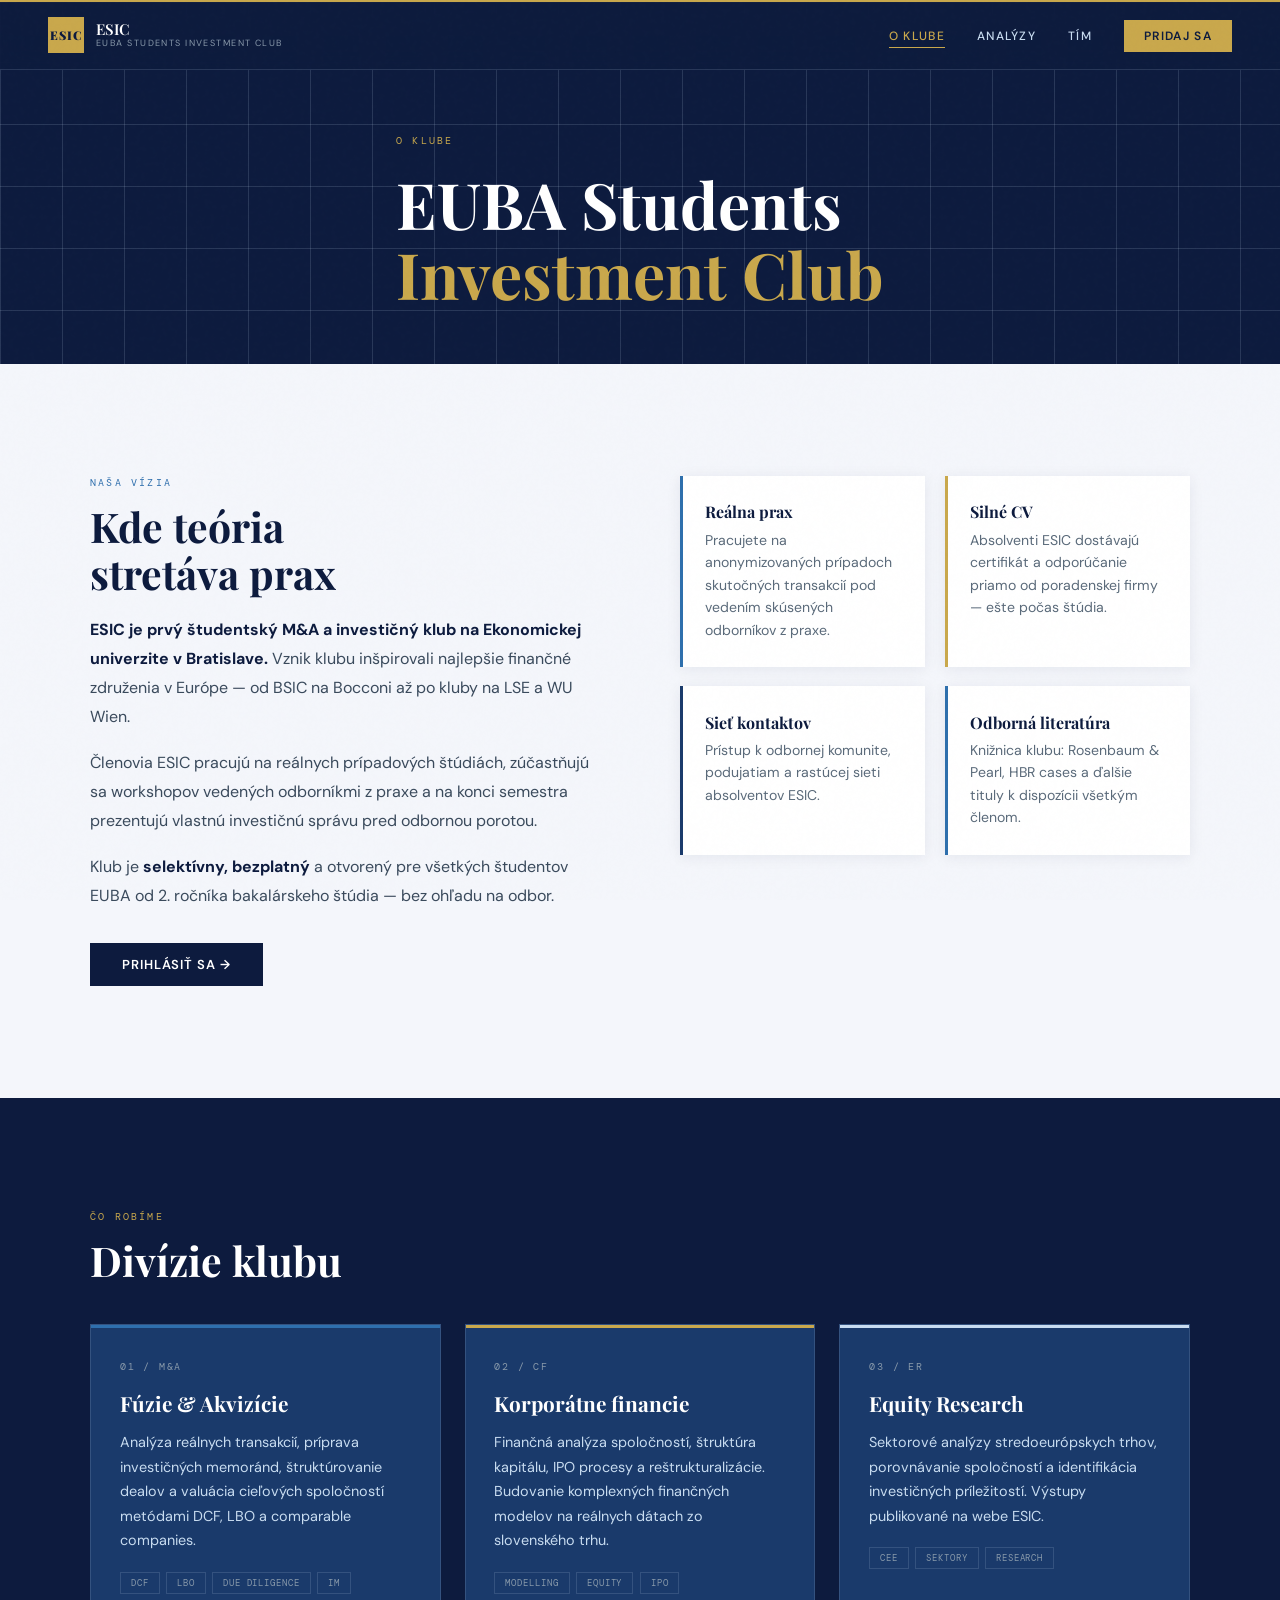
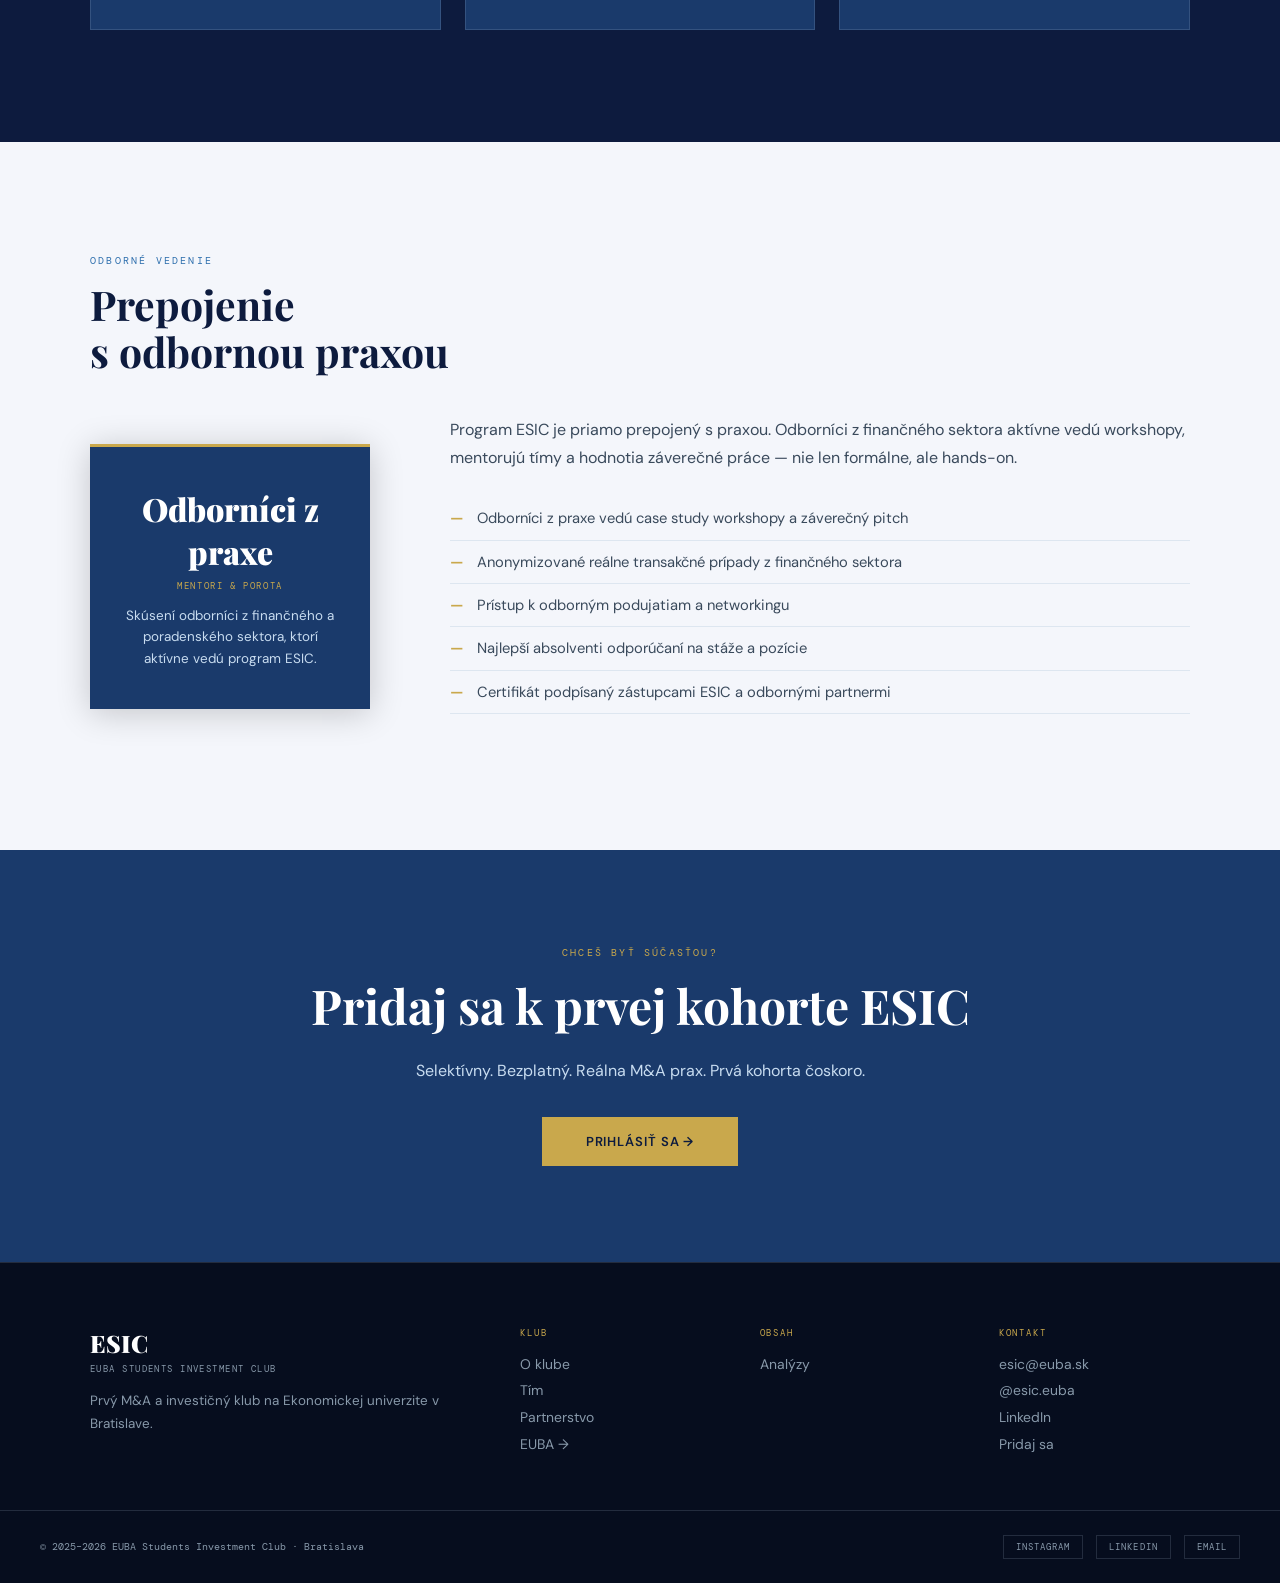
==== about.html @ 863fe32d "Add files via upload" ====
<!DOCTYPE html>
<html lang="sk">
<head>
<meta charset="UTF-8">
<meta name="viewport" content="width=device-width, initial-scale=1.0">
<title>O klube | ESIC</title>
<link rel="preconnect" href="https://fonts.googleapis.com">
<link rel="preconnect" href="https://fonts.gstatic.com" crossorigin>
<link href="https://fonts.googleapis.com/css2?family=Playfair+Display:ital,wght@0,600;0,700;0,900;1,700&family=DM+Sans:wght@300;400;500;600&family=DM+Mono:wght@400;500&display=swap" rel="stylesheet">
<link rel="stylesheet" href="style.css">
</head>
<body>

<nav id="navbar">
  <a href="index.html" class="nav-logo">
    <div class="nav-badge">ESIC</div>
    <div class="nav-name">ESIC <span>EUBA Students Investment Club</span></div>
  </a>
  <button class="nav-burger" id="burger" aria-label="Menu"><span></span><span></span><span></span></button>
  <ul class="nav-links" id="navLinks">
    <li><a href="about.html">O klube</a></li>
    <li><a href="articles.html">Analýzy</a></li>
    <li><a href="team.html">Tím</a></li>
    <li><a href="join.html" class="nav-cta">Pridaj sa</a></li>
  </ul>
</nav>

<!-- PAGE HERO -->
<section class="page-hero">
  <div class="container page-hero-inner">
    <p class="eyebrow">O klube</p>
    <h1>EUBA Students<br><em style="font-style:normal;color:var(--gold)">Investment Club</em></h1>
  </div>
</section>

<!-- ABOUT INTRO -->
<section class="section-light">
  <div class="container">
    <div class="about-grid">
      <div class="reveal">
        <div class="section-label">Naša vízia</div>
        <h2 class="section-title">Kde teória<br>stretáva prax</h2>
        <p><strong>ESIC je prvý študentský M&A a investičný klub na Ekonomickej univerzite v Bratislave.</strong> Vznik klubu inšpirovali najlepšie finančné združenia v Európe — od BSIC na Bocconi až po kluby na LSE a WU Wien.</p>
        <p>Členovia ESIC pracujú na reálnych prípadových štúdiách, zúčastňujú sa workshopov vedených odborníkmi z praxe a na konci semestra prezentujú vlastnú investičnú správu pred odbornou porotou.</p>
        <p>Klub je <strong>selektívny, bezplatný</strong> a otvorený pre všetkých študentov EUBA od 2. ročníka bakalárskeho štúdia — bez ohľadu na odbor.</p>
        <div style="margin-top:2rem">
          <a href="join.html" class="btn-navy">Prihlásiť sa →</a>
        </div>
      </div>
      <div class="about-cards reveal" style="--delay:.15s">
        <div class="about-card">
          <h4>Reálna prax</h4>
          <p>Pracujete na anonymizovaných prípadoch skutočných transakcií pod vedením skúsených odborníkov z praxe.</p>
        </div>
        <div class="about-card">
          <h4>Silné CV</h4>
          <p>Absolventi ESIC dostávajú certifikát a odporúčanie priamo od poradenskej firmy — ešte počas štúdia.</p>
        </div>
        <div class="about-card">
          <h4>Sieť kontaktov</h4>
          <p>Prístup k odbornej komunite, podujatiam a rastúcej sieti absolventov ESIC.</p>
        </div>
        <div class="about-card">
          <h4>Odborná literatúra</h4>
          <p>Knižnica klubu: Rosenbaum & Pearl, HBR cases a ďalšie tituly k dispozícii všetkým členom.</p>
        </div>
      </div>
    </div>
  </div>
</section>

<!-- DIVISIONS -->
<section class="section-dark">
  <div class="container">
    <div class="section-label gold reveal">Čo robíme</div>
    <h2 class="section-title white reveal">Divízie klubu</h2>
    <div class="divisions-grid">
      <div class="division-card reveal">
        <div class="div-num">01 / M&A</div>
        <h3>Fúzie & Akvizície</h3>
        <p>Analýza reálnych transakcií, príprava investičných memoránd, štruktúrovanie dealov a valuácia cieľových spoločností metódami DCF, LBO a comparable companies.</p>
        <div class="div-tags">
          <span class="tag">DCF</span><span class="tag">LBO</span><span class="tag">Due Diligence</span><span class="tag">IM</span>
        </div>
      </div>
      <div class="division-card reveal" style="--delay:.1s">
        <div class="div-num">02 / CF</div>
        <h3>Korporátne financie</h3>
        <p>Finančná analýza spoločností, štruktúra kapitálu, IPO procesy a reštrukturalizácie. Budovanie komplexných finančných modelov na reálnych dátach zo slovenského trhu.</p>
        <div class="div-tags">
          <span class="tag">Modelling</span><span class="tag">Equity</span><span class="tag">IPO</span>
        </div>
      </div>
      <div class="division-card reveal" style="--delay:.2s">
        <div class="div-num">03 / ER</div>
        <h3>Equity Research</h3>
        <p>Sektorové analýzy stredoeurópskych trhov, porovnávanie spoločností a identifikácia investičných príležitostí. Výstupy publikované na webe ESIC.</p>
        <div class="div-tags">
          <span class="tag">CEE</span><span class="tag">Sektory</span><span class="tag">Research</span>
        </div>
      </div>
    </div>
  </div>
</section>

<!-- PARTNER -->
<section class="section-light" id="partner">
  <div class="container">
    <div class="section-label">Odborné vedenie</div>
    <h2 class="section-title">Prepojenie<br>s odbornou praxou</h2>
    <div class="partner-inner reveal" style="margin-top:2.5rem">
      <div class="partner-badge">
        <div class="partner-name">Odborníci z praxe</div>
        <div class="partner-sub">Mentori & porota</div>
        <p style="font-size:.84rem;color:var(--sky);margin-top:.8rem;line-height:1.6">Skúsení odborníci z finančného a poradenského sektora, ktorí aktívne vedú program ESIC.</p>
      </div>
      <div class="partner-text" style="color:var(--dark)">
        <p style="font-size:1rem;line-height:1.8;color:#3a4a5c;margin-bottom:1rem">Program ESIC je priamo prepojený s praxou. Odborníci z finančného sektora aktívne vedú workshopy, mentorujú tímy a hodnotia záverečné práce — nie len formálne, ale hands-on.</p>
        <ul class="req-list" style="--color:var(--navy)">
          <li style="color:#3a4a5c;border-color:#dde6f0">Odborníci z praxe vedú case study workshopy a záverečný pitch</li>
          <li style="color:#3a4a5c;border-color:#dde6f0">Anonymizované reálne transakčné prípady z finančného sektora</li>
          <li style="color:#3a4a5c;border-color:#dde6f0">Prístup k odborným podujatiam a networkingu</li>
          <li style="color:#3a4a5c;border-color:#dde6f0">Najlepší absolventi odporúčaní na stáže a pozície</li>
          <li style="color:#3a4a5c;border-color:#dde6f0">Certifikát podpísaný zástupcami ESIC a odbornými partnermi</li>
        </ul>
      </div>
    </div>
  </div>
</section>

<!-- JOIN CTA -->
<section class="join-cta section-royal">
  <div class="container text-center reveal">
    <div class="section-label gold">Chceš byť súčasťou?</div>
    <h2 class="white" style="font-family:var(--font-display);font-size:clamp(2rem,4vw,3rem);font-weight:700;margin:.5rem 0 1.2rem">Pridaj sa k prvej kohorte ESIC</h2>
    <p style="color:var(--sky);max-width:520px;margin:0 auto 2rem;line-height:1.75">Selektívny. Bezplatný. Reálna M&A prax. Prvá kohorta čoskoro.</p>
    <a href="join.html" class="btn-gold" style="padding:16px 44px">Prihlásiť sa →</a>
  </div>
</section>

<footer>
  <div class="container footer-grid">
    <div class="footer-brand">
      <div class="footer-logo">ESIC</div>
      <div class="footer-tagline">EUBA Students Investment Club</div>
      <p>Prvý M&A a investičný klub na Ekonomickej univerzite v Bratislave.</p>
    </div>
    <div class="footer-col">
      <div class="footer-col-title">Klub</div>
      <a href="about.html">O klube</a>
      <a href="team.html">Tím</a>
      <a href="about.html#partner">Partnerstvo</a>
      <a href="https://www.euba.sk" target="_blank" rel="noopener">EUBA →</a>
    </div>
    <div class="footer-col">
      <div class="footer-col-title">Obsah</div>
      <a href="articles.html">Analýzy</a>
    </div>
    <div class="footer-col">
      <div class="footer-col-title">Kontakt</div>
      <a href="mailto:esic@euba.sk">esic@euba.sk</a>
      <a href="https://instagram.com/esic.euba" target="_blank">@esic.euba</a>
      <a href="https://www.linkedin.com/groups/17961060" target="_blank">LinkedIn</a>
      <a href="join.html">Pridaj sa</a>
    </div>
  </div>
  <div class="footer-bottom">
    <span>© 2025–2026 EUBA Students Investment Club · Bratislava</span>
    <div class="footer-socials">
      <a href="https://instagram.com/esic.euba" target="_blank">Instagram</a>
      <a href="https://www.linkedin.com/groups/17961060" target="_blank">LinkedIn</a>
      <a href="mailto:esic@euba.sk">Email</a>
    </div>
  </div>
</footer>

<script src="main.js"></script>
</body>
</html>
---- style.css ----
/* ── VARIABLES ─────────────────────────────────────────────────────────── */
:root {
  --navy:    #0D1B3E;
  --royal:   #1A3A6B;
  --steel:   #2E6FAD;
  --sky:     #C8DCF0;
  --gold:    #C9A84C;
  --gold-l:  #E8C96A;
  --white:   #FFFFFF;
  --off:     #F4F6FB;
  --gray:    #8899AA;
  --dark:    #1C1C1C;
  --border:  rgba(200,220,240,0.15);

  --font-display: 'Playfair Display', Georgia, serif;
  --font-body:    'DM Sans', system-ui, sans-serif;
  --font-mono:    'DM Mono', 'Courier New', monospace;
}

/* ── RESET ──────────────────────────────────────────────────────────────── */
*, *::before, *::after { box-sizing: border-box; margin: 0; padding: 0; }
html { scroll-behavior: smooth; }
body {
  font-family: var(--font-body);
  background: var(--navy);
  color: var(--white);
  overflow-x: hidden;
}
a { text-decoration: none; color: inherit; }
img { display: block; max-width: 100%; }

/* ── NOISE ──────────────────────────────────────────────────────────────── */
body::after {
  content: '';
  position: fixed; inset: 0;
  background-image: url("data:image/svg+xml,%3Csvg viewBox='0 0 200 200' xmlns='http://www.w3.org/2000/svg'%3E%3Cfilter id='n'%3E%3CfeTurbulence type='fractalNoise' baseFrequency='0.85' numOctaves='4' stitchTiles='stitch'/%3E%3C/filter%3E%3Crect width='100%25' height='100%25' filter='url(%23n)' opacity='0.035'/%3E%3C/svg%3E");
  pointer-events: none; z-index: 9999; opacity: .35;
}

/* ── CONTAINER ──────────────────────────────────────────────────────────── */
.container { max-width: 1180px; margin: 0 auto; padding: 0 2.5rem; }

/* ── SECTIONS ───────────────────────────────────────────────────────────── */
.section-dark  { background: var(--navy); padding: 7rem 0; }
.section-light { background: var(--off);  padding: 7rem 0; color: var(--dark); }
.section-royal { background: var(--royal); padding: 7rem 0; }
.text-center   { text-align: center; }

/* ── TYPOGRAPHY ─────────────────────────────────────────────────────────── */
.section-label {
  font-family: var(--font-mono);
  font-size: 10px;
  letter-spacing: .22em;
  text-transform: uppercase;
  color: var(--steel);
  margin-bottom: .9rem;
}
.section-label.gold { color: var(--gold); }

.section-title {
  font-family: var(--font-display);
  font-size: clamp(1.9rem, 3.2vw, 2.8rem);
  font-weight: 700;
  line-height: 1.15;
  color: var(--navy);
  margin-bottom: 1.2rem;
}
.section-title.white, h2.white { color: var(--white); }

/* ── BUTTONS ────────────────────────────────────────────────────────────── */
.btn-gold {
  display: inline-block;
  padding: 13px 32px;
  background: var(--gold);
  color: var(--navy);
  font-weight: 600;
  font-size: 13px;
  letter-spacing: .07em;
  text-transform: uppercase;
  transition: background .2s, transform .15s, box-shadow .2s;
}
.btn-gold:hover {
  background: var(--gold-l);
  transform: translateY(-2px);
  box-shadow: 0 8px 24px rgba(201,168,76,.28);
}
.btn-outline {
  display: inline-block;
  padding: 13px 32px;
  border: 1px solid var(--steel);
  color: var(--sky);
  font-size: 13px;
  letter-spacing: .07em;
  text-transform: uppercase;
  transition: border-color .2s, color .2s;
}
.btn-outline:hover { border-color: var(--gold); color: var(--gold); }
.btn-navy {
  display: inline-block;
  padding: 13px 32px;
  background: var(--navy);
  color: var(--white);
  font-weight: 600;
  font-size: 13px;
  letter-spacing: .07em;
  text-transform: uppercase;
  transition: background .2s;
}
.btn-navy:hover { background: var(--royal); }

/* ── NAV ────────────────────────────────────────────────────────────────── */
nav {
  position: fixed; top: 0; left: 0; right: 0; z-index: 1000;
  height: 70px;
  display: flex; align-items: center; justify-content: space-between;
  padding: 0 3rem;
  background: rgba(13,27,62,.93);
  backdrop-filter: blur(14px);
  border-bottom: 1px solid var(--border);
  transition: background .3s;
}
nav::before {
  content: '';
  position: absolute; top: 0; left: 0; right: 0; height: 2px;
  background: var(--gold);
}
.nav-logo { display: flex; align-items: center; gap: 12px; }
.nav-badge {
  width: 36px; height: 36px;
  background: var(--gold);
  display: flex; align-items: center; justify-content: center;
  font-family: var(--font-display);
  font-size: 12px; font-weight: 900;
  color: var(--navy); letter-spacing: 1px;
  flex-shrink: 0;
}
.nav-name {
  font-family: var(--font-display);
  font-size: 15px; font-weight: 600;
  color: var(--white);
  line-height: 1.2;
}
.nav-name span {
  display: block;
  font-family: var(--font-body);
  font-size: 9px; font-weight: 400;
  letter-spacing: .16em;
  color: var(--gray);
  text-transform: uppercase;
}
.nav-links {
  display: flex; align-items: center; gap: 2rem; list-style: none;
}
.nav-links a {
  font-size: 12px; font-weight: 500;
  letter-spacing: .11em; text-transform: uppercase;
  color: var(--sky);
  transition: color .2s;
  position: relative;
}
.nav-links a::after {
  content: '';
  position: absolute; bottom: -4px; left: 0; right: 0; height: 1px;
  background: var(--gold); transform: scaleX(0);
  transition: transform .2s;
}
.nav-links a:hover { color: var(--white); }
.nav-links a:hover::after { transform: scaleX(1); }
.nav-cta {
  padding: 8px 20px;
  background: var(--gold) !important;
  color: var(--navy) !important;
  font-weight: 600 !important;
}
.nav-cta:hover { background: var(--gold-l) !important; }
.nav-cta::after { display: none !important; }
.nav-links a.active { color: var(--gold); }
.nav-links a.active::after { transform: scaleX(1); }

/* Mobile burger */
.nav-burger {
  display: none; flex-direction: column; gap: 5px;
  background: none; border: none; cursor: pointer; padding: 4px;
}
.nav-burger span {
  display: block; width: 24px; height: 2px; background: var(--white);
  transition: transform .3s, opacity .3s;
}
nav.open .nav-burger span:nth-child(1) { transform: translateY(7px) rotate(45deg); }
nav.open .nav-burger span:nth-child(2) { opacity: 0; }
nav.open .nav-burger span:nth-child(3) { transform: translateY(-7px) rotate(-45deg); }

/* ── HERO ────────────────────────────────────────────────────────────────── */
.hero {
  min-height: 100vh;
  display: grid; grid-template-columns: 1fr 1fr;
  padding-top: 70px;
}
.hero-left {
  display: flex; flex-direction: column; justify-content: center;
  padding: 5rem 3rem 5rem 3rem;
  max-width: 600px;
}
.eyebrow {
  font-family: var(--font-mono);
  font-size: 10px; letter-spacing: .22em; text-transform: uppercase;
  color: var(--gold); margin-bottom: 1.4rem;
  opacity: 0; animation: fadeUp .8s .2s forwards;
}
.hero-title {
  font-family: var(--font-display);
  font-size: clamp(3rem, 5.5vw, 5.6rem);
  font-weight: 700; line-height: 1.06;
  color: var(--white); margin-bottom: 1.6rem;
  opacity: 0; animation: fadeUp .8s .35s forwards;
}
.hero-title em { font-style: normal; color: var(--gold); }
.hero-sub {
  font-size: 1.05rem; font-weight: 300; line-height: 1.75;
  color: var(--sky); margin-bottom: 2.4rem; max-width: 460px;
  opacity: 0; animation: fadeUp .8s .5s forwards;
}
.hero-btns {
  display: flex; gap: 1rem; flex-wrap: wrap;
  opacity: 0; animation: fadeUp .8s .65s forwards;
}

.hero-right {
  background: var(--royal);
  border-left: 4px solid var(--steel);
  display: flex; flex-direction: column;
  justify-content: center; align-items: center;
  position: relative; overflow: hidden;
}
.hero-right::before {
  content: '';
  position: absolute; inset: 0;
  background-image:
    linear-gradient(var(--border) 1px, transparent 1px),
    linear-gradient(90deg, var(--border) 1px, transparent 1px);
  background-size: 58px 58px;
}
.hero-brand { position: relative; z-index: 1; text-align: center; }
.hero-acronym {
  font-family: var(--font-display); font-size: 7.5rem; font-weight: 900;
  color: var(--white); letter-spacing: .12em; line-height: 1;
  opacity: 0; animation: fadeIn 1s .8s forwards;
}
.hero-rule {
  width: 110px; height: 3px; background: var(--gold);
  margin: 1rem auto; opacity: 0; animation: fadeIn 1s 1s forwards;
}
.hero-brand-sub {
  font-family: var(--font-mono); font-size: 9px; letter-spacing: .25em;
  text-transform: uppercase; color: var(--sky);
  opacity: 0; animation: fadeIn 1s 1.1s forwards;
}
.hero-stats {
  position: absolute; bottom: 0; left: 0; right: 0;
  display: grid; grid-template-columns: repeat(3,1fr);
  border-top: 1px solid var(--border);
  z-index: 1;
  opacity: 0; animation: fadeIn 1s 1.3s forwards;
}
.stat {
  display: flex; flex-direction: column; align-items: center;
  padding: 1.3rem .5rem; border-right: 1px solid var(--border);
}
.stat:last-child { border-right: none; }
.stat-num {
  font-family: var(--font-display); font-size: 1.8rem; font-weight: 700; color: var(--gold);
}
.stat-lbl { font-size: 9px; letter-spacing: .14em; text-transform: uppercase; color: var(--gray); margin-top: 3px; }

/* ── TICKER ─────────────────────────────────────────────────────────────── */
.ticker {
  background: var(--gold); color: var(--navy);
  padding: 10px 0; overflow: hidden; white-space: nowrap;
}
.ticker-track {
  display: inline-block;
  animation: ticker 30s linear infinite;
}
.ticker-track span {
  display: inline-block;
  font-family: var(--font-mono); font-size: 11px;
  font-weight: 500; letter-spacing: .1em; text-transform: uppercase;
  padding: 0 1.4rem;
}
.ticker-track .sep { opacity: .45; padding: 0; }

/* ── WHY GRID ────────────────────────────────────────────────────────────── */
.why-grid {
  display: grid; grid-template-columns: repeat(4,1fr); gap: 1.4rem;
  margin: 3rem 0 2.5rem;
}
.why-card {
  background: var(--white);
  padding: 2rem 1.6rem;
  border-left: 3px solid var(--steel);
  box-shadow: 0 2px 16px rgba(13,27,62,.07);
  transition: box-shadow .2s, transform .2s;
}
.why-card:nth-child(2) { border-color: var(--gold); }
.why-card:nth-child(4) { border-color: var(--royal); }
.why-card:hover { box-shadow: 0 8px 28px rgba(13,27,62,.13); transform: translateY(-3px); }
.why-icon {
  font-family: var(--font-mono); font-size: 11px; color: var(--gold);
  letter-spacing: .1em; margin-bottom: 1rem;
}
.why-card h3 { font-family: var(--font-display); font-size: 1.1rem; font-weight: 700; color: var(--navy); margin-bottom: .5rem; }
.why-card p  { font-size: .9rem; line-height: 1.65; color: #5a6a7a; }
.why-cta { text-align: center; }

/* ── TIMELINE ────────────────────────────────────────────────────────────── */
.timeline { display: grid; grid-template-columns: repeat(4,1fr); gap: 2rem; margin-top: 3.5rem; position: relative; }
.timeline::before {
  content: ''; position: absolute; top: 26px;
  left: calc(12.5% + .5rem); right: calc(12.5% + .5rem); height: 2px;
  background: var(--steel); opacity: .4;
}
.tl-step { display: flex; flex-direction: column; align-items: center; text-align: center; }
.tl-dot {
  width: 52px; height: 52px; border: 2px solid var(--steel);
  background: var(--navy);
  display: flex; align-items: center; justify-content: center;
  font-family: var(--font-display); font-size: 1rem; font-weight: 700;
  color: var(--gold); margin-bottom: 1.4rem; position: relative; z-index: 1;
  transition: background .2s, border-color .2s;
}
.tl-step:hover .tl-dot { background: var(--gold); color: var(--navy); border-color: var(--gold); }
.tl-content h3 { font-family: var(--font-display); font-size: 1.05rem; font-weight: 700; color: var(--white); margin-bottom: .5rem; }
.tl-content p  { font-size: .88rem; line-height: 1.65; color: var(--sky); }

/* ── ARTICLES PREVIEW ───────────────────────────────────────────────────── */
.section-header {
  display: flex; align-items: flex-end; justify-content: space-between;
  margin-bottom: 2.5rem;
}
.link-arrow {
  font-family: var(--font-mono); font-size: 11px; letter-spacing: .14em;
  text-transform: uppercase; color: var(--steel);
  border-bottom: 1px solid var(--steel); padding-bottom: 2px;
  transition: color .2s, border-color .2s;
}
.link-arrow:hover { color: var(--gold); border-color: var(--gold); }

.articles-grid {
  display: grid; grid-template-columns: 2fr 1fr 1fr; gap: 1.5rem;
}
.article-card {
  background: var(--white); overflow: hidden;
  border: 1px solid #dde6f0;
  box-shadow: 0 2px 16px rgba(13,27,62,.06);
  transition: box-shadow .2s, transform .2s, border-color .2s;
  display: block; color: var(--dark);
}
.article-card:hover { box-shadow: 0 8px 28px rgba(13,27,62,.14); transform: translateY(-3px); border-color: var(--gold); }
.article-thumb {
  height: 160px; position: relative;
  display: flex; align-items: center; justify-content: center;
}
.article-card.featured .article-thumb { height: 200px; }
.thumb-label {
  font-family: var(--font-display); font-size: 2.8rem; font-weight: 700;
  color: rgba(255,255,255,.12);
}
.article-body { padding: 1.4rem 1.2rem; }
.article-cat {
  font-family: var(--font-mono); font-size: 9px; letter-spacing: .16em;
  text-transform: uppercase; color: var(--gold); display: block; margin-bottom: .5rem;
}
.article-card h3 {
  font-family: var(--font-display); font-size: 1.05rem; font-weight: 700;
  color: var(--navy); line-height: 1.35; margin-bottom: .5rem;
}
.article-card.featured h3 { font-size: 1.25rem; }
.article-card p { font-size: .87rem; line-height: 1.65; color: #5a6a7a; margin-bottom: .6rem; }
.article-meta { font-family: var(--font-mono); font-size: 9px; color: var(--gray); display: block; }

/* ── PARTNER STRIP ──────────────────────────────────────────────────────── */
.partner-inner { display: grid; grid-template-columns: 280px 1fr; gap: 5rem; align-items: center; }
.partner-badge {
  background: var(--royal);
  border-top: 3px solid var(--gold);
  padding: 2.5rem 2rem; text-align: center;
  box-shadow: 0 4px 32px rgba(0,0,0,.2);
}
.partner-name { font-family: var(--font-display); font-size: 2rem; font-weight: 900; color: var(--white); }
.partner-sub  { font-family: var(--font-mono); font-size: 9px; letter-spacing: .18em; color: var(--gold); text-transform: uppercase; margin-top: .4rem; }
.partner-text h2 { font-family: var(--font-display); font-size: 1.9rem; font-weight: 700; line-height: 1.2; color: var(--white); margin-bottom: 1rem; }
.partner-text p  { font-size: .95rem; line-height: 1.75; color: var(--sky); }

/* ── JOIN CTA ────────────────────────────────────────────────────────────── */
.join-cta { padding: 6rem 0; }

/* ── FOOTER ─────────────────────────────────────────────────────────────── */
footer { background: #060D1E; padding: 4rem 0 0; border-top: 1px solid var(--border); }
.footer-grid {
  display: grid; grid-template-columns: 2fr 1fr 1fr 1fr; gap: 3rem;
  padding-bottom: 3rem;
}
.footer-logo { font-family: var(--font-display); font-size: 1.5rem; font-weight: 900; color: var(--white); }
.footer-tagline {
  font-family: var(--font-mono); font-size: 9px; letter-spacing: .16em;
  text-transform: uppercase; color: var(--gray); margin: .3rem 0 .9rem;
}
.footer-brand p { font-size: .84rem; line-height: 1.7; color: var(--gray); }
.footer-col-title {
  font-family: var(--font-mono); font-size: 9px; letter-spacing: .2em;
  text-transform: uppercase; color: var(--gold); margin-bottom: 1rem;
}
.footer-col a { display: block; font-size: .87rem; color: var(--gray); margin-bottom: .55rem; transition: color .2s; }
.footer-col a:hover { color: var(--white); }
.footer-bottom {
  padding: 1.5rem 2.5rem;
  border-top: 1px solid var(--border);
  display: flex; align-items: center; justify-content: space-between;
}
.footer-bottom span { font-family: var(--font-mono); font-size: 10px; color: var(--gray); }
.footer-socials { display: flex; gap: .8rem; }
.footer-socials a {
  font-family: var(--font-mono); font-size: 9px; letter-spacing: .12em; text-transform: uppercase;
  color: var(--gray); border: 1px solid var(--border); padding: 5px 12px;
  transition: color .2s, border-color .2s;
}
.footer-socials a:hover { color: var(--gold); border-color: var(--gold); }

/* ── PAGE HERO (inner pages) ────────────────────────────────────────────── */
.page-hero {
  min-height: 38vh;
  background: var(--navy);
  display: flex; align-items: flex-end;
  padding: calc(70px + 4rem) 0 3.5rem;
  position: relative; overflow: hidden;
}
.page-hero::before {
  content: ''; position: absolute; inset: 0;
  background-image:
    linear-gradient(var(--border) 1px,transparent 1px),
    linear-gradient(90deg,var(--border) 1px,transparent 1px);
  background-size: 62px 62px;
}
.page-hero::after { content: ''; position: absolute; top: 0; left: 0; right: 0; height: 3px; background: var(--gold); }
.page-hero-inner { position: relative; z-index: 1; }
.page-hero .eyebrow { opacity: 1; animation: none; }
.page-hero h1 {
  font-family: var(--font-display); font-size: clamp(2.4rem,5vw,4.2rem);
  font-weight: 700; color: var(--white); line-height: 1.08; margin-top: .5rem;
}

/* ── ABOUT PAGE ─────────────────────────────────────────────────────────── */
.about-grid { display: grid; grid-template-columns: 1fr 1fr; gap: 5rem; align-items: start; }
.about-grid p { font-size: 1rem; line-height: 1.8; color: #3a4a5c; margin-bottom: 1.1rem; }
.about-grid p strong { color: var(--navy); }
.about-cards { display: grid; grid-template-columns: 1fr 1fr; gap: 1.2rem; }
.about-card {
  background: var(--white); padding: 1.6rem 1.4rem;
  border-left: 3px solid var(--steel);
  box-shadow: 0 2px 14px rgba(13,27,62,.07);
  transition: transform .2s, box-shadow .2s;
}
.about-card:nth-child(2) { border-color: var(--gold); }
.about-card:nth-child(3) { border-color: var(--royal); }
.about-card:hover { transform: translateY(-3px); box-shadow: 0 8px 24px rgba(13,27,62,.12); }
.about-card h4 { font-family: var(--font-display); font-size: 1rem; font-weight: 700; color: var(--navy); margin-bottom: .4rem; }
.about-card p  { font-size: .88rem; line-height: 1.6; color: #5a6a7a; margin: 0; }

/* Divisions */
.divisions-grid { display: grid; grid-template-columns: repeat(3,1fr); gap: 1.5rem; margin-top: 2.5rem; }
.division-card {
  background: var(--royal); padding: 2.2rem 1.8rem;
  border: 1px solid var(--border); position: relative; overflow: hidden;
  transition: border-color .2s, transform .2s;
}
.division-card::before { content: ''; position: absolute; top: 0; left: 0; right: 0; height: 3px; background: var(--steel); }
.division-card:nth-child(2)::before { background: var(--gold); }
.division-card:nth-child(3)::before { background: var(--sky); }
.division-card:hover { border-color: var(--steel); transform: translateY(-4px); }
.div-num { font-family: var(--font-mono); font-size: 10px; letter-spacing: .18em; color: var(--gray); margin-bottom: 1rem; }
.division-card h3 { font-family: var(--font-display); font-size: 1.3rem; font-weight: 700; color: var(--white); margin-bottom: .8rem; }
.division-card p  { font-size: .9rem; line-height: 1.7; color: var(--sky); }
.div-tags { margin-top: 1.2rem; display: flex; flex-wrap: wrap; gap: .4rem; }
.tag {
  font-family: var(--font-mono); font-size: 9px; letter-spacing: .1em;
  padding: 4px 10px; border: 1px solid var(--border); color: var(--gray); text-transform: uppercase;
}

/* ── ARTICLES PAGE ──────────────────────────────────────────────────────── */
.filters { display: flex; gap: .6rem; margin-bottom: 2.5rem; flex-wrap: wrap; }
.filter-btn {
  font-family: var(--font-mono); font-size: 10px; letter-spacing: .12em; text-transform: uppercase;
  padding: 7px 18px; border: 1px solid var(--border); color: var(--sky);
  background: none; cursor: pointer; transition: all .2s;
}
.filter-btn:hover, .filter-btn.active { background: var(--gold); color: var(--navy); border-color: var(--gold); }
.articles-full { display: grid; grid-template-columns: repeat(3,1fr); gap: 1.5rem; }
.article-card-dark {
  background: var(--royal); border: 1px solid var(--border); overflow: hidden;
  transition: border-color .2s, transform .2s; display: block; color: var(--white);
}
.article-card-dark:hover { border-color: var(--gold); transform: translateY(-3px); }
.article-card-dark .article-thumb { height: 160px; }
.article-card-dark .article-body { padding: 1.4rem 1.2rem; }
.article-card-dark h3 { font-family: var(--font-display); font-size: 1rem; font-weight: 700; color: var(--white); line-height: 1.35; margin-bottom: .5rem; }
.article-card-dark p  { font-size: .87rem; line-height: 1.6; color: var(--sky); margin-bottom: .5rem; }

/* ── TEAM PAGE ──────────────────────────────────────────────────────────── */
.team-grid { display: grid; grid-template-columns: repeat(3,1fr); gap: 2rem; margin-top: 2.5rem; }
.team-card {
  background: var(--royal); border: 1px solid var(--border); padding: 2rem 1.8rem;
  border-top: 3px solid var(--steel);
  transition: transform .2s, border-color .2s;
}
.team-card:nth-child(2) { border-top-color: var(--gold); }
.team-card:hover { transform: translateY(-3px); border-color: var(--steel); }
.team-avatar {
  width: 72px; height: 72px; background: var(--navy);
  display: flex; align-items: center; justify-content: center;
  font-family: var(--font-display); font-size: 1.4rem; font-weight: 700; color: var(--gold);
  margin-bottom: 1.2rem;
}
.team-card h3 { font-family: var(--font-display); font-size: 1.1rem; font-weight: 700; color: var(--white); margin-bottom: .2rem; }
.team-role { font-family: var(--font-mono); font-size: 9px; letter-spacing: .15em; color: var(--gold); text-transform: uppercase; margin-bottom: .8rem; display: block; }
.team-card p { font-size: .88rem; line-height: 1.65; color: var(--sky); }
.team-links { display: flex; gap: .6rem; margin-top: 1rem; }
.team-link {
  font-family: var(--font-mono); font-size: 9px; letter-spacing: .1em; text-transform: uppercase;
  padding: 5px 12px; border: 1px solid var(--border); color: var(--gray);
  transition: color .2s, border-color .2s;
}
.team-link:hover { color: var(--gold); border-color: var(--gold); }

/* ── JOIN PAGE ──────────────────────────────────────────────────────────── */
.join-layout { display: grid; grid-template-columns: 1fr 1.4fr; gap: 5rem; align-items: start; }
.join-info h2 { font-family: var(--font-display); font-size: 1.6rem; font-weight: 700; color: var(--white); margin-bottom: 1rem; }
.join-info p  { font-size: .95rem; line-height: 1.75; color: var(--sky); margin-bottom: 1.2rem; }
.req-list { list-style: none; margin: 1.5rem 0; }
.req-list li {
  display: flex; align-items: flex-start; gap: .8rem;
  padding: .7rem 0; border-bottom: 1px solid var(--border);
  font-size: .92rem; color: var(--sky);
}
.req-list li::before { content: '—'; color: var(--gold); font-weight: 700; flex-shrink: 0; }

/* Contact form */
.contact-form {
  background: var(--royal); padding: 2.5rem 2rem;
  border-top: 3px solid var(--gold);
}
.form-title { font-family: var(--font-display); font-size: 1.3rem; font-weight: 700; color: var(--white); margin-bottom: .4rem; }
.form-sub   { font-size: .88rem; color: var(--sky); margin-bottom: 2rem; }
.form-row   { display: grid; grid-template-columns: 1fr 1fr; gap: 1rem; }
.form-group { margin-bottom: 1.2rem; }
.form-group label {
  display: block; font-family: var(--font-mono); font-size: 9px;
  letter-spacing: .16em; text-transform: uppercase; color: var(--gold); margin-bottom: .4rem;
}
.form-group input,
.form-group select,
.form-group textarea {
  width: 100%; background: var(--navy); border: 1px solid var(--border);
  color: var(--white); font-family: var(--font-body); font-size: .92rem;
  padding: .75rem 1rem; outline: none;
  transition: border-color .2s;
}
.form-group input:focus,
.form-group select:focus,
.form-group textarea:focus { border-color: var(--gold); }
.form-group input::placeholder,
.form-group textarea::placeholder { color: var(--gray); }
.form-group select option { background: var(--navy); }
.form-group textarea { resize: vertical; min-height: 130px; }
.form-checkbox { display: flex; align-items: flex-start; gap: .8rem; margin-bottom: 1.5rem; }
.form-checkbox input { width: 16px; height: 16px; flex-shrink: 0; margin-top: 2px; accent-color: var(--gold); }
.form-checkbox label { font-size: .85rem; color: var(--sky); line-height: 1.5; }
.form-checkbox label a { color: var(--gold); text-decoration: underline; }
.form-submit { width: 100%; padding: 14px; background: var(--gold); color: var(--navy); font-weight: 700; font-size: 13px; letter-spacing: .08em; text-transform: uppercase; border: none; cursor: pointer; transition: background .2s, transform .15s; }
.form-submit:hover { background: var(--gold-l); transform: translateY(-1px); }
.form-success { display: none; text-align: center; padding: 2rem; }
.form-success.show { display: block; }
.form-success h3 { font-family: var(--font-display); font-size: 1.4rem; font-weight: 700; color: var(--gold); margin-bottom: .8rem; }
.form-success p { color: var(--sky); }

/* ── ANIMATIONS ─────────────────────────────────────────────────────────── */
@keyframes fadeUp {
  from { opacity: 0; transform: translateY(22px); }
  to   { opacity: 1; transform: translateY(0); }
}
@keyframes fadeIn {
  from { opacity: 0; } to { opacity: 1; }
}
@keyframes ticker {
  from { transform: translateX(0); }
  to   { transform: translateX(-50%); }
}
.reveal {
  opacity: 0; transform: translateY(28px);
  transition: opacity .7s ease var(--delay, 0s), transform .7s ease var(--delay, 0s);
}
.reveal.visible { opacity: 1; transform: translateY(0); }

/* ── RESPONSIVE ─────────────────────────────────────────────────────────── */
@media (max-width: 1024px) {
  .hero { grid-template-columns: 1fr; }
  .hero-right { min-height: 260px; padding: 2rem; }
  .hero-stats  { position: static; }
  .hero-left   { padding: 5rem 2rem 3rem; max-width: 100%; }
  nav { padding: 0 1.5rem; }
  .why-grid { grid-template-columns: 1fr 1fr; }
  .timeline { grid-template-columns: 1fr 1fr; }
  .timeline::before { display: none; }
  .articles-grid { grid-template-columns: 1fr; }
  .articles-full  { grid-template-columns: 1fr 1fr; }
  .about-grid    { grid-template-columns: 1fr; }
  .partner-inner { grid-template-columns: 1fr; gap: 2.5rem; }
  .join-layout   { grid-template-columns: 1fr; }
  .footer-grid   { grid-template-columns: 1fr 1fr; }
  .team-grid     { grid-template-columns: 1fr 1fr; }
  .divisions-grid { grid-template-columns: 1fr; }
}
@media (max-width: 700px) {
  .nav-links { display: none; flex-direction: column; position: absolute; top: 70px; left: 0; right: 0; background: rgba(13,27,62,.98); padding: 1.5rem 2rem; gap: 1.2rem; border-bottom: 1px solid var(--border); }
  nav.open .nav-links { display: flex; }
  .nav-burger { display: flex; }
  .why-grid { grid-template-columns: 1fr; }
  .articles-full  { grid-template-columns: 1fr; }
  .team-grid { grid-template-columns: 1fr; }
  .form-row  { grid-template-columns: 1fr; }
  .footer-grid { grid-template-columns: 1fr; }
  .footer-bottom { flex-direction: column; gap: 1rem; padding: 1.5rem; }
  .about-cards { grid-template-columns: 1fr; }
}
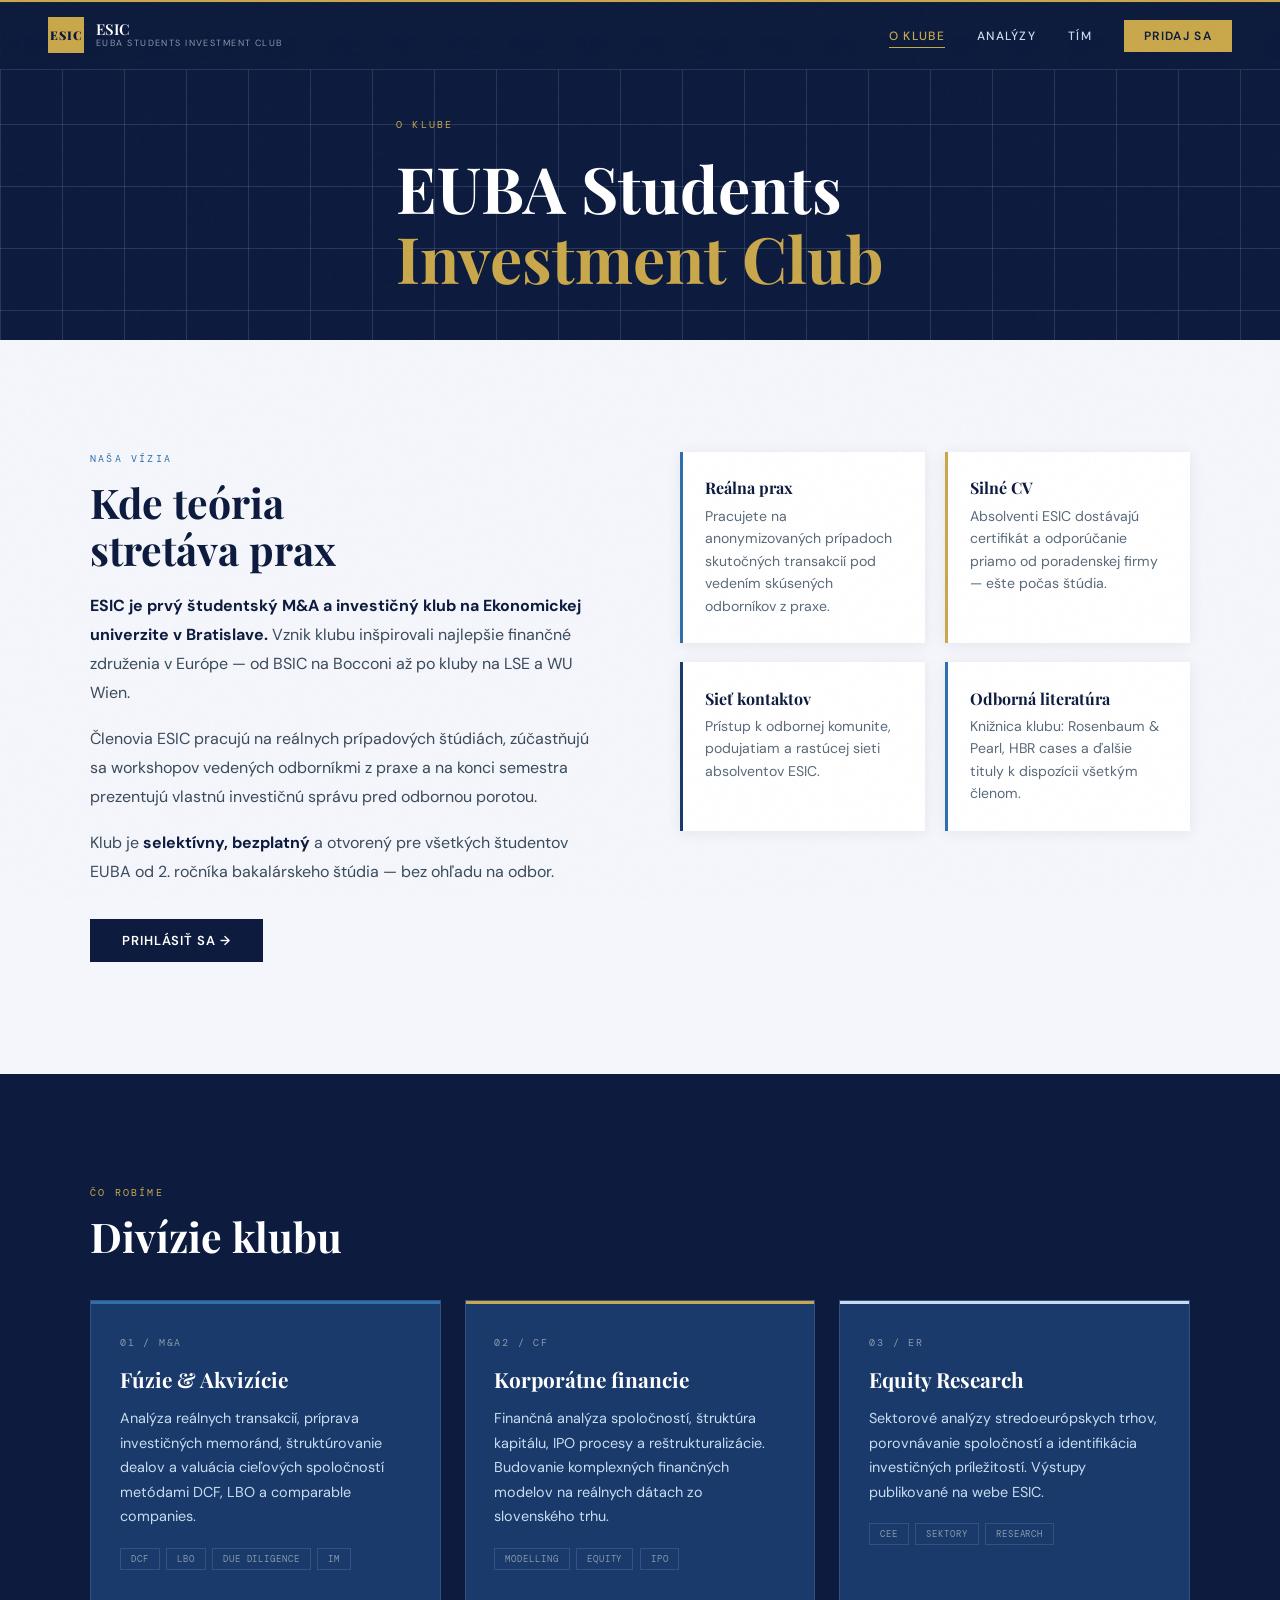
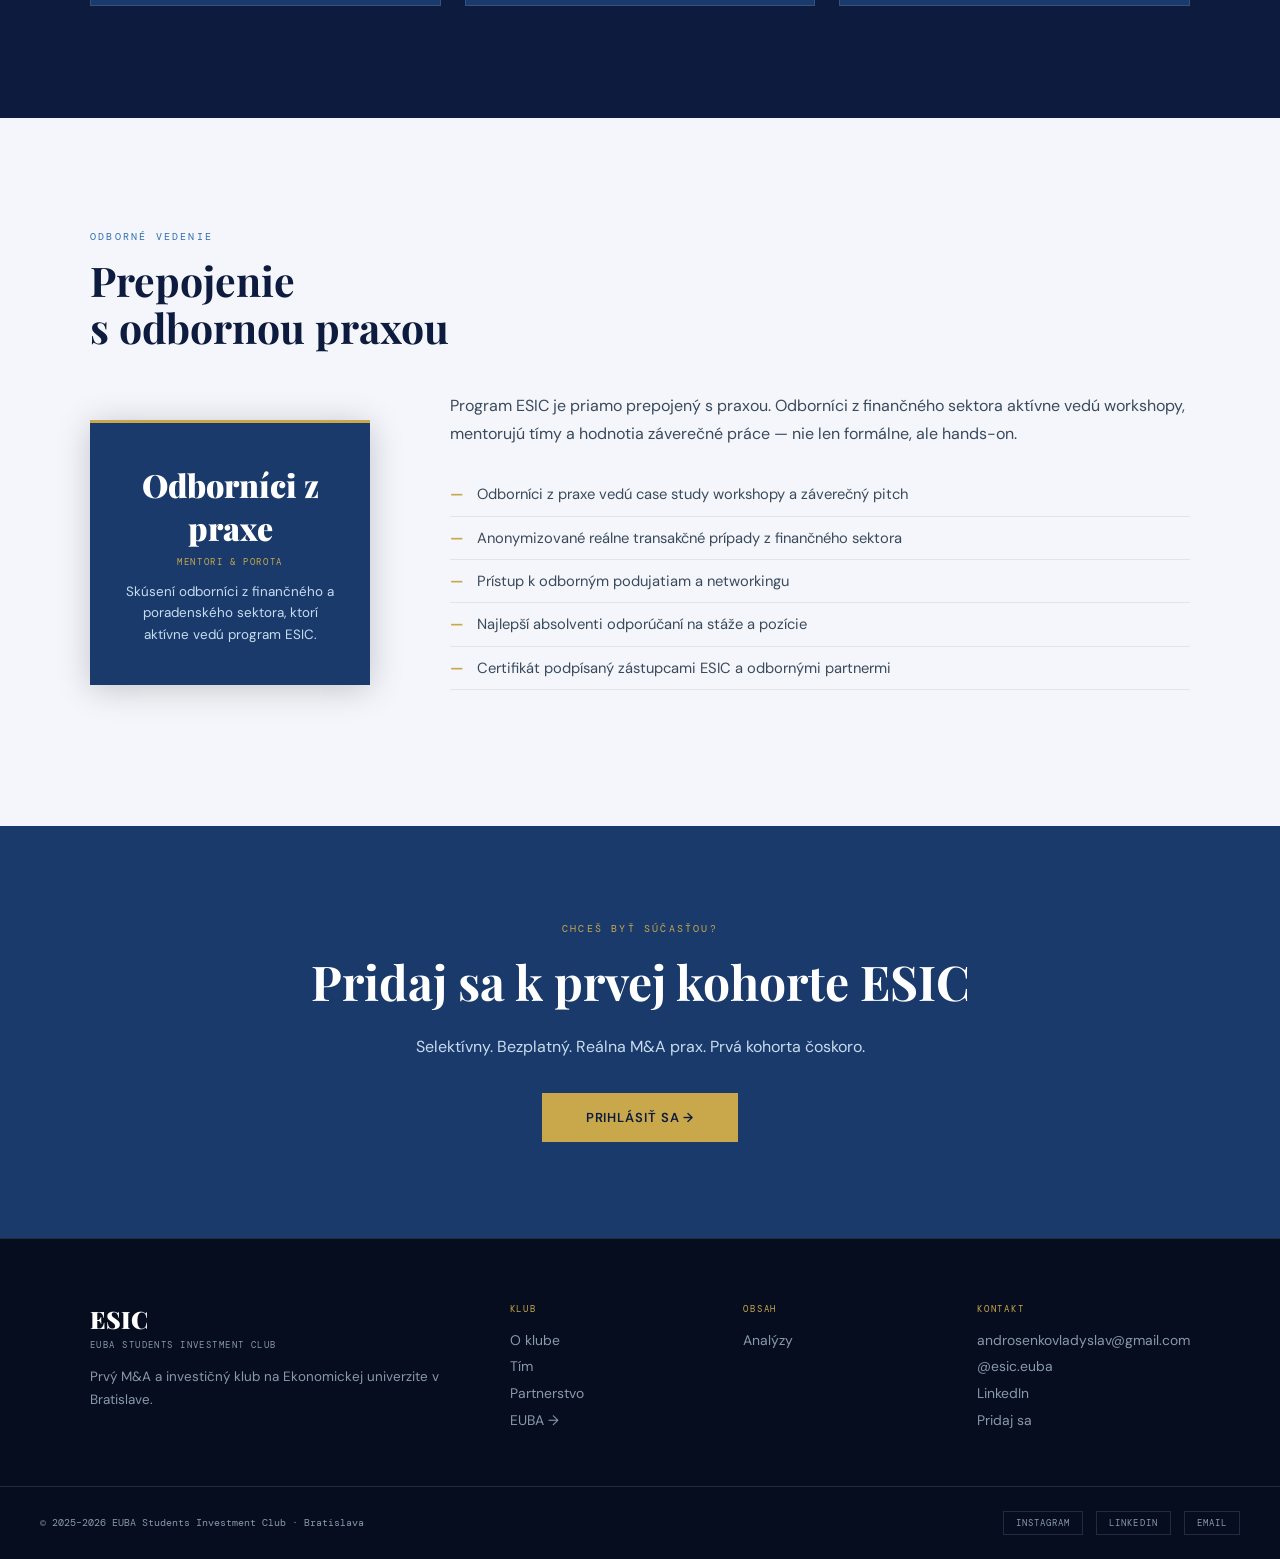
==== commit c0579608: "Add files via upload" ====
--- a/about.html
+++ b/about.html
@@ -158,7 +158,7 @@
     </div>
     <div class="footer-col">
       <div class="footer-col-title">Kontakt</div>
-      <a href="mailto:esic@euba.sk">esic@euba.sk</a>
+      <a href="mailto:androsenkovladyslav@gmail.com">androsenkovladyslav@gmail.com</a>
       <a href="https://instagram.com/esic.euba" target="_blank">@esic.euba</a>
       <a href="https://www.linkedin.com/groups/17961060" target="_blank">LinkedIn</a>
       <a href="join.html">Pridaj sa</a>
@@ -169,7 +169,7 @@
     <div class="footer-socials">
       <a href="https://instagram.com/esic.euba" target="_blank">Instagram</a>
       <a href="https://www.linkedin.com/groups/17961060" target="_blank">LinkedIn</a>
-      <a href="mailto:esic@euba.sk">Email</a>
+      <a href="mailto:androsenkovladyslav@gmail.com">Email</a>
     </div>
   </div>
 </footer>
--- a/style.css
+++ b/style.css
@@ -428,11 +428,12 @@
 
 /* ── PAGE HERO (inner pages) ────────────────────────────────────────────── */
 .page-hero {
-  min-height: 38vh;
+  min-height: 32vh;
   background: var(--navy);
   display: flex; align-items: flex-end;
-  padding: calc(70px + 4rem) 0 3.5rem;
+  padding: calc(70px + 3rem) 0 3rem;
   position: relative; overflow: hidden;
+  width: 100%;
 }
 .page-hero::before {
   content: ''; position: absolute; inset: 0;
@@ -506,11 +507,12 @@
 .article-card-dark p  { font-size: .87rem; line-height: 1.6; color: var(--sky); margin-bottom: .5rem; }
 
 /* ── TEAM PAGE ──────────────────────────────────────────────────────────── */
-.team-grid { display: grid; grid-template-columns: repeat(3,1fr); gap: 2rem; margin-top: 2.5rem; }
+.team-grid { display: grid; grid-template-columns: repeat(3,1fr); gap: 2rem; margin-top: 2.5rem; width: 100%; }
 .team-card {
   background: var(--royal); border: 1px solid var(--border); padding: 2rem 1.8rem;
   border-top: 3px solid var(--steel);
   transition: transform .2s, border-color .2s;
+  min-width: 0; overflow: hidden; width: 100%;
 }
 .team-card:nth-child(2) { border-top-color: var(--gold); }
 .team-card:hover { transform: translateY(-3px); border-color: var(--steel); }
@@ -601,6 +603,11 @@
 .reveal.visible { opacity: 1; transform: translateY(0); }
 
 /* ── RESPONSIVE ─────────────────────────────────────────────────────────── */
+
+/* Prevent ANY horizontal overflow on all devices */
+html { overflow-x: hidden; max-width: 100%; }
+body { overflow-x: hidden; max-width: 100%; }
+
 @media (max-width: 1024px) {
   .hero { grid-template-columns: 1fr; }
   .hero-right { min-height: 260px; padding: 2rem; }
@@ -619,15 +626,76 @@
   .team-grid     { grid-template-columns: 1fr 1fr; }
   .divisions-grid { grid-template-columns: 1fr; }
 }
+
 @media (max-width: 700px) {
-  .nav-links { display: none; flex-direction: column; position: absolute; top: 70px; left: 0; right: 0; background: rgba(13,27,62,.98); padding: 1.5rem 2rem; gap: 1.2rem; border-bottom: 1px solid var(--border); }
+  /* Nav */
+  .nav-links {
+    display: none; flex-direction: column;
+    position: absolute; top: 70px; left: 0; right: 0;
+    background: rgba(13,27,62,.98);
+    padding: 1.5rem 1.5rem; gap: 1.2rem;
+    border-bottom: 1px solid var(--border);
+    width: 100%;
+  }
   nav.open .nav-links { display: flex; }
   .nav-burger { display: flex; }
+
+  /* Container — tighter padding on small screens */
+  .container { padding: 0 1.2rem; }
+
+  /* Sections — reduce vertical padding on mobile */
+  .section-dark  { padding: 4rem 0; }
+  .section-light { padding: 4rem 0; }
+  .section-royal { padding: 4rem 0; }
+
+  /* Page hero — fix the gap between nav and content */
+  .page-hero {
+    min-height: auto;
+    padding: calc(70px + 2rem) 0 2rem;
+  }
+  .page-hero h1 { font-size: clamp(2rem, 8vw, 3rem); }
+
+  /* Hero homepage */
+  .hero-left { padding: 4rem 1.2rem 2.5rem; }
+  .hero-right { min-height: 220px; padding: 1.5rem; }
+  .hero-acronym { font-size: 5rem; }
+
+  /* Grids */
   .why-grid { grid-template-columns: 1fr; }
   .articles-full  { grid-template-columns: 1fr; }
-  .team-grid { grid-template-columns: 1fr; }
+  .about-cards { grid-template-columns: 1fr; }
+
+  /* Team — single column, cards full width, no overflow */
+  .team-grid {
+    grid-template-columns: 1fr;
+    gap: 1.2rem;
+  }
+  .team-card {
+    width: 100%;
+    min-width: 0;
+    padding: 1.5rem 1.2rem;
+  }
+  .team-avatar {
+    width: 60px;
+    height: 60px;
+    font-size: 1.1rem;
+  }
+  .team-links { flex-wrap: wrap; }
+
+  /* Join form */
   .form-row  { grid-template-columns: 1fr; }
+  .join-layout { gap: 2.5rem; }
+
+  /* Footer */
   .footer-grid { grid-template-columns: 1fr; }
   .footer-bottom { flex-direction: column; gap: 1rem; padding: 1.5rem; }
-  .about-cards { grid-template-columns: 1fr; }
-}
+
+  /* Divisions */
+  .divisions-grid { grid-template-columns: 1fr; }
+
+  /* Timeline — single column */
+  .timeline { grid-template-columns: 1fr; gap: 1.5rem; }
+
+  /* Partner */
+  .partner-inner { grid-template-columns: 1fr; gap: 2rem; }
+}
